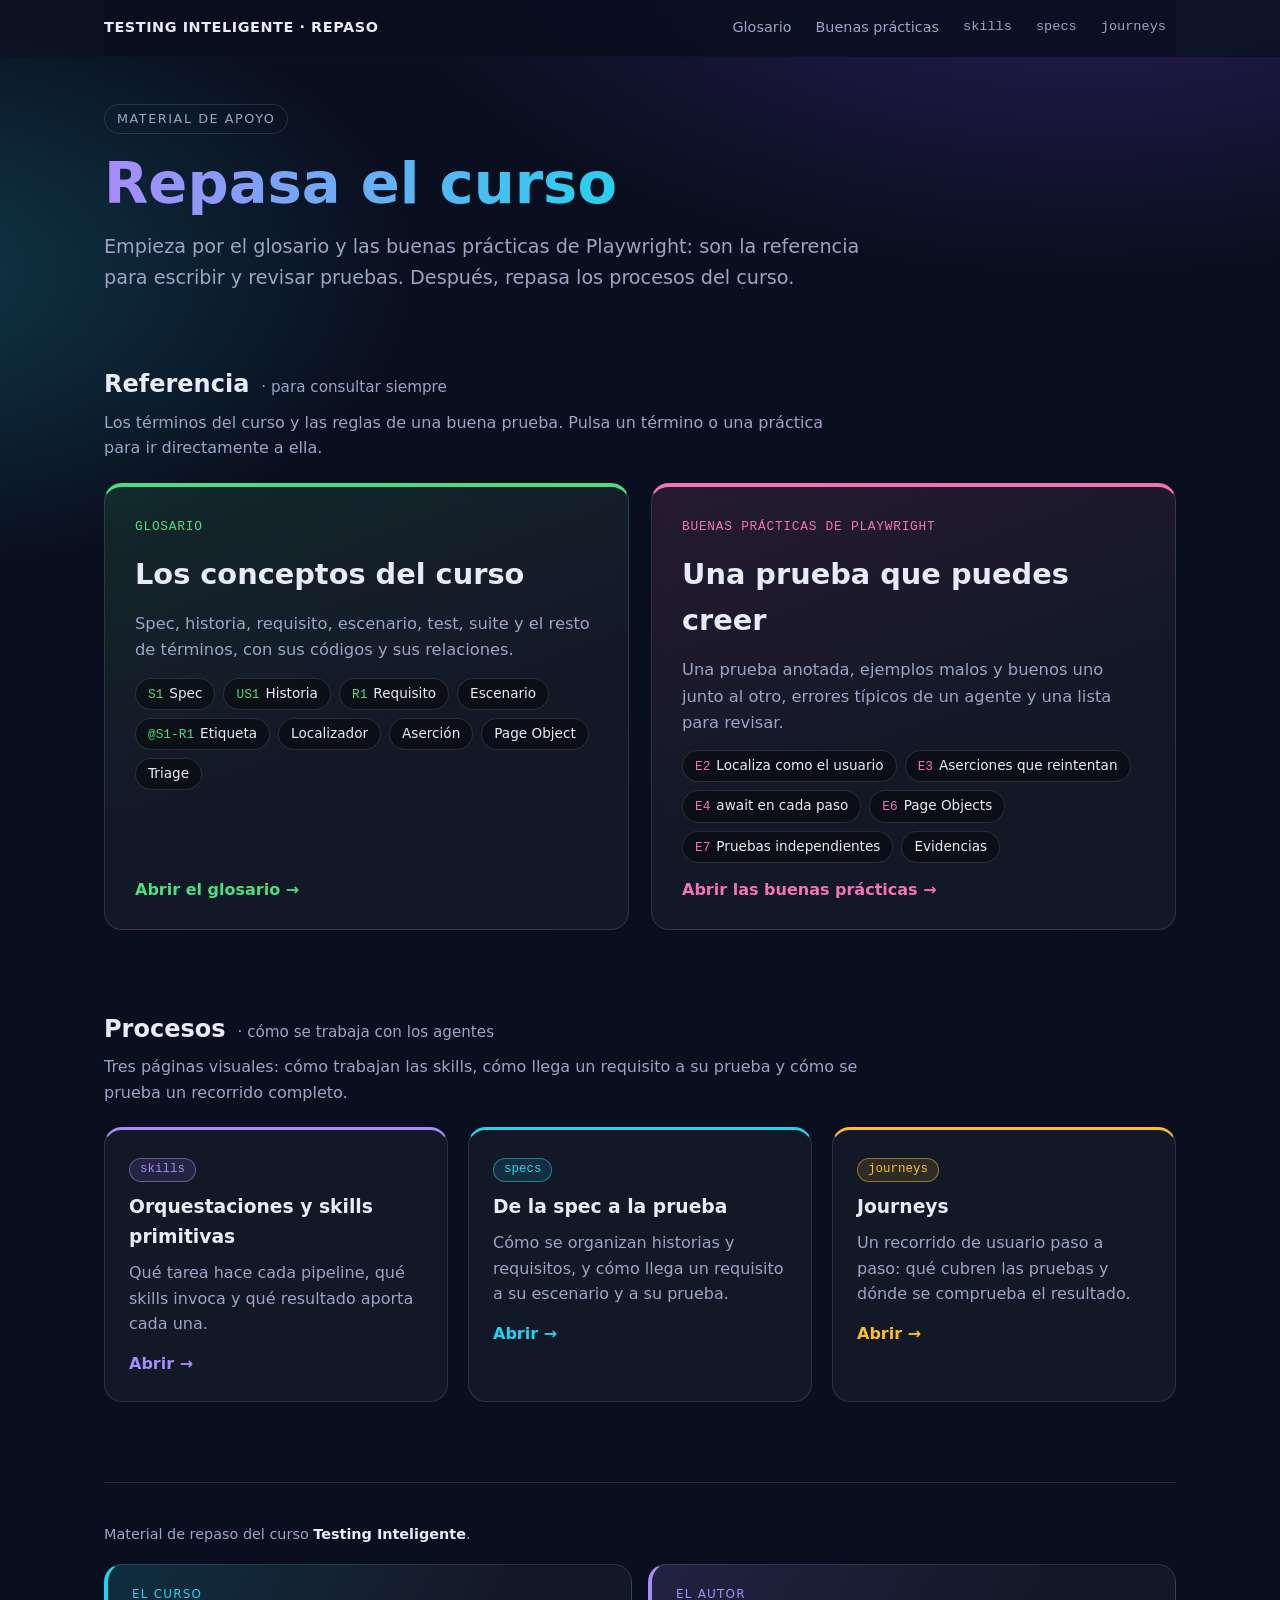
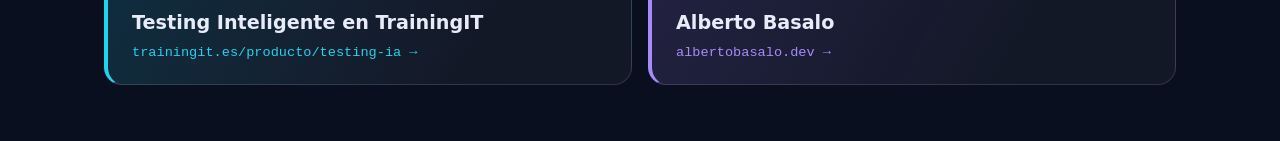
==== index.html @ b9af384c "Add study material for Testing Inteligente Static HTML pages: glossary, Playwright best practices an" ====
<!DOCTYPE html>
<html lang="es">
<head>
  <meta charset="utf-8">
  <meta name="viewport" content="width=device-width, initial-scale=1">
  <title>Material de repaso · Testing Inteligente</title>
  <meta name="description" content="Glosario, buenas prácticas de Playwright y páginas visuales para repasar los procesos del curso Testing Inteligente.">
  <link rel="stylesheet" href="assets/styles.css">
  <style>
    .section-title { display: flex; align-items: baseline; gap: 12px; font-size: 1.5rem; margin: 0 0 6px; }
    .section-title small { font-size: .95rem; font-weight: 400; color: var(--muted); }
    .section-intro { color: var(--muted); margin: 0 0 22px; max-width: 760px; }

    /* Referencia: glosario y buenas prácticas */
    .ref-grid { display: grid; grid-template-columns: repeat(auto-fit, minmax(380px, 1fr)); gap: 22px; }
    .ref { position: relative; border-top: 4px solid var(--accent); padding: 30px 30px 26px; display: flex; flex-direction: column; gap: 14px;
      background: linear-gradient(160deg, color-mix(in srgb, var(--accent) 12%, transparent), var(--panel) 55%); }
    .ref h2 { margin: 0; font-size: 1.8rem; }
    .ref h2 a { color: inherit; text-decoration: none; }
    .ref h2 a::after { content: ""; position: absolute; inset: 0; border-radius: var(--radius); }
    .ref p { margin: 0; color: var(--muted); font-size: 1.02rem; }
    .ref .kind { font-family: var(--mono); font-size: .8rem; color: var(--accent); letter-spacing: .06em; text-transform: uppercase; }
    .ref .chips { display: flex; flex-wrap: wrap; gap: 8px; position: relative; z-index: 1; }
    .ref .chips a { font-size: .85rem; text-decoration: none; color: var(--text); border: 1px solid var(--line); background: #0006;
      border-radius: 999px; padding: 4px 12px; transition: border-color .2s, background .2s; }
    .ref .chips a:hover { border-color: var(--accent); background: color-mix(in srgb, var(--accent) 18%, transparent); }
    .ref .chips code { background: none; padding: 0; color: var(--accent); margin-right: 6px; font-size: .8rem; }
    .ref .go { color: var(--accent); font-weight: 600; margin-top: auto; }
    .ref:hover { border-color: var(--accent); }

    /* Procesos */
    .topic { text-decoration: none; color: inherit; display: block; transition: transform .2s, border-color .2s; border-top: 3px solid var(--accent); }
    a.topic:hover { transform: translateY(-4px); border-color: var(--accent); }
    .tag { display: inline-block; font-family: var(--mono); font-size: .78rem; color: var(--accent); border: 1px solid color-mix(in srgb, var(--accent) 50%, transparent);
      background: color-mix(in srgb, var(--accent) 12%, transparent); border-radius: 999px; padding: 1px 10px; margin-bottom: 10px; }
    .topic .go { display: inline-block; margin-top: 14px; color: var(--accent); font-weight: 600; }
    .t-skills { --accent: var(--spec); } .t-specs { --accent: var(--test); } .t-journeys { --accent: var(--bugs); }
    .r-glossary { --accent: var(--ok); } .r-practices { --accent: #f472b6; }
  </style>
</head>
<body>
  <div class="wrap">
    <nav class="topbar">
      <a class="brand" href="index.html" aria-current="page">Testing Inteligente · Repaso</a>
      <span class="menu"><a href="glosario.html">Glosario</a><a href="practicas.html">Buenas prácticas</a><a href="orquestaciones.html" class="mono">skills</a><a href="trazabilidad.html" class="mono">specs</a><a href="journeys.html" class="mono">journeys</a></span>
    </nav>

    <header class="hero">
      <span class="eyebrow">Material de apoyo</span>
      <h1>Repasa el curso</h1>
      <p class="lead">Empieza por el glosario y las buenas prácticas de Playwright: son la referencia para escribir y revisar pruebas. Después, repasa los procesos del curso.</p>
    </header>

    <section>
      <h2 class="section-title">Referencia <small>· para consultar siempre</small></h2>
      <p class="section-intro">Los términos del curso y las reglas de una buena prueba. Pulsa un término o una práctica para ir directamente a ella.</p>
      <div class="ref-grid">
        <article class="card ref r-glossary">
          <span class="kind">Glosario</span>
          <h2><a href="glosario.html">Los conceptos del curso</a></h2>
          <p>Spec, historia, requisito, escenario, test, suite y el resto de términos, con sus códigos y sus relaciones.</p>
          <div class="chips">
            <a href="glosario.html#spec"><code>S1</code>Spec</a>
            <a href="glosario.html#story"><code>US1</code>Historia</a>
            <a href="glosario.html#req"><code>R1</code>Requisito</a>
            <a href="glosario.html#scenario">Escenario</a>
            <a href="glosario.html#tag"><code>@S1-R1</code>Etiqueta</a>
            <a href="glosario.html#locator">Localizador</a>
            <a href="glosario.html#assertion">Aserción</a>
            <a href="glosario.html#po">Page Object</a>
            <a href="glosario.html#triage">Triage</a>
          </div>
          <span class="go">Abrir el glosario →</span>
        </article>
        <article class="card ref r-practices">
          <span class="kind">Buenas prácticas de Playwright</span>
          <h2><a href="practicas.html">Una prueba que puedes creer</a></h2>
          <p>Una prueba anotada, ejemplos malos y buenos uno junto al otro, errores típicos de un agente y una lista para revisar.</p>
          <div class="chips">
            <a href="practicas.html#locators"><code>E2</code>Localiza como el usuario</a>
            <a href="practicas.html#web-first"><code>E3</code>Aserciones que reintentan</a>
            <a href="practicas.html#await"><code>E4</code>await en cada paso</a>
            <a href="practicas.html#page-objects"><code>E6</code>Page Objects</a>
            <a href="practicas.html#independent"><code>E7</code>Pruebas independientes</a>
            <a href="practicas.html#evidence">Evidencias</a>
          </div>
          <span class="go">Abrir las buenas prácticas →</span>
        </article>
      </div>
    </section>

    <section>
      <h2 class="section-title">Procesos <small>· cómo se trabaja con los agentes</small></h2>
      <p class="section-intro">Tres páginas visuales: cómo trabajan las skills, cómo llega un requisito a su prueba y cómo se prueba un recorrido completo.</p>
      <div class="grid grid-3">
        <a class="card topic t-skills" href="orquestaciones.html">
          <span class="tag">skills</span>
          <h3>Orquestaciones y skills primitivas</h3>
          <p>Qué tarea hace cada pipeline, qué skills invoca y qué resultado aporta cada una.</p>
          <span class="go">Abrir →</span>
        </a>
        <a class="card topic t-specs" href="trazabilidad.html">
          <span class="tag">specs</span>
          <h3>De la spec a la prueba</h3>
          <p>Cómo se organizan historias y requisitos, y cómo llega un requisito a su escenario y a su prueba.</p>
          <span class="go">Abrir →</span>
        </a>
        <a class="card topic t-journeys" href="journeys.html">
          <span class="tag">journeys</span>
          <h3>Journeys</h3>
          <p>Un recorrido de usuario paso a paso: qué cubren las pruebas y dónde se comprueba el resultado.</p>
          <span class="go">Abrir →</span>
        </a>
      </div>
    </section>

    <footer class="site-footer">
      <p class="f-note">Material de repaso del curso <b>Testing Inteligente</b>.</p>
      <div class="f-links">
        <a class="f-link f-course" href="https://www.trainingit.es/producto/testing-ia/">
          <span class="f-kind">El curso</span>
          <span class="f-title">Testing Inteligente en TrainingIT</span>
          <span class="f-url">trainingit.es/producto/testing-ia →</span>
        </a>
        <a class="f-link f-author" href="https://albertobasalo.dev">
          <span class="f-kind">El autor</span>
          <span class="f-title">Alberto Basalo</span>
          <span class="f-url">albertobasalo.dev →</span>
        </a>
      </div>
    </footer>
  </div>
</body>
</html>
---- assets/styles.css ----
/* Material de repaso · Testing Inteligente
   Estilo común para todas las páginas. */

:root {
  --bg: #0a0f1f;
  --bg-2: #111833;
  --panel: rgba(255, 255, 255, 0.04);
  --line: rgba(255, 255, 255, 0.12);
  --text: #e8ecf8;
  --muted: #9aa5c4;
  --spec: #a78bfa;   /* familia spec: construye */
  --test: #22d3ee;   /* familia test: prueba */
  --bugs: #fbbf24;   /* familia bugs: juzga */
  --gate: #fb7185;   /* pausa humana */
  --ok: #4ade80;
  --radius: 18px;
  --mono: ui-monospace, "Cascadia Code", "JetBrains Mono", Consolas, monospace;
  --sans: "Inter", "Segoe UI", system-ui, -apple-system, sans-serif;
}

* { box-sizing: border-box; }

html { scroll-behavior: smooth; }

body {
  margin: 0;
  font-family: var(--sans);
  color: var(--text);
  line-height: 1.6;
  background:
    radial-gradient(1px 1px at 12% 18%, #fff8 50%, transparent 51%),
    radial-gradient(1px 1px at 72% 9%, #fff6 50%, transparent 51%),
    radial-gradient(1.5px 1.5px at 38% 64%, #fff5 50%, transparent 51%),
    radial-gradient(1px 1px at 88% 52%, #fff7 50%, transparent 51%),
    radial-gradient(1px 1px at 22% 86%, #fff5 50%, transparent 51%),
    radial-gradient(1.5px 1.5px at 58% 32%, #fff4 50%, transparent 51%),
    radial-gradient(1200px 600px at 85% -10%, #2a1f5c 0%, transparent 60%),
    radial-gradient(900px 500px at -10% 30%, #0f3a4a 0%, transparent 60%),
    var(--bg);
  background-attachment: fixed;
  min-height: 100vh;
}

a { color: var(--test); }

code, .mono { font-family: var(--mono); font-size: 0.92em; }

code {
  background: rgba(255, 255, 255, 0.07);
  padding: 0.1em 0.4em;
  border-radius: 6px;
}

.wrap { max-width: 1120px; margin: 0 auto; padding: 0 24px; }

/* Barra superior: fija arriba en todas las páginas */
:root { --topbar-h: 56px; }
.topbar {
  position: sticky;
  top: 0;
  z-index: 20;
  height: var(--topbar-h);
  display: flex;
  justify-content: space-between;
  align-items: center;
  gap: 16px;
  font-size: 0.9rem;
  color: var(--muted);
  /* fondo a todo el ancho de la ventana, aunque la barra esté dentro de .wrap */
  background: rgba(10, 15, 31, 0.86);
  backdrop-filter: blur(10px);
  box-shadow: 0 0 0 100vmax rgba(10, 15, 31, 0.86), 0 1px 0 100vmax var(--line);
  clip-path: inset(0 -100vmax -1px);
}
.topbar a { color: var(--muted); text-decoration: none; white-space: nowrap; }
.topbar a:hover, .topbar a[aria-current="page"] { color: var(--text); }
.brand { font-weight: 700; letter-spacing: 0.04em; text-transform: uppercase; }
.menu { display: flex; gap: 4px; overflow-x: auto; scrollbar-width: none; }
.menu a { padding: 4px 10px; border-radius: 999px; }
.menu a:hover { background: var(--panel); }
.menu a[aria-current="page"] { background: rgba(255, 255, 255, 0.1); }
.menu a.mono { font-size: 0.85rem; }

/* Los saltos a un ancla no quedan debajo de la barra */
html { scroll-padding-top: calc(var(--topbar-h) + 16px); }

@media (max-width: 720px) {
  .brand { font-size: 0; }
  .brand::before { content: "← Inicio"; font-size: 0.85rem; letter-spacing: 0; text-transform: none; }
  .brand[aria-current="page"]::before { content: "Inicio"; }
}

/* Cabecera */
.hero { padding: 48px 0 32px; }
.eyebrow {
  display: inline-block;
  font-size: 0.8rem;
  letter-spacing: 0.12em;
  text-transform: uppercase;
  color: var(--muted);
  border: 1px solid var(--line);
  border-radius: 999px;
  padding: 4px 12px;
}
.hero h1 {
  font-size: clamp(2.2rem, 5vw, 3.6rem);
  line-height: 1.1;
  margin: 18px 0 16px;
  background: linear-gradient(90deg, var(--spec), var(--test) 50%, var(--bugs));
  -webkit-background-clip: text;
  background-clip: text;
  color: transparent;
}
.lead { font-size: 1.2rem; color: var(--muted); max-width: 760px; margin: 0; }

/* Secciones */
section { padding: 40px 0; }
section > h2 { font-size: 1.7rem; margin: 0 0 8px; }
section > .intro { color: var(--muted); max-width: 760px; margin: 0 0 28px; }

.grid { display: grid; gap: 20px; }
.grid-2 { grid-template-columns: repeat(auto-fit, minmax(280px, 1fr)); }
.grid-3 { grid-template-columns: repeat(auto-fit, minmax(240px, 1fr)); }

.card {
  background: var(--panel);
  border: 1px solid var(--line);
  border-radius: var(--radius);
  padding: 24px;
  backdrop-filter: blur(6px);
}
.card h3 { margin: 0 0 8px; }
.card p { margin: 0; color: var(--muted); }

/* Cita de cierre */
.quote {
  border-left: 4px solid var(--test);
  padding: 8px 0 8px 20px;
  font-size: 1.25rem;
  margin: 0;
}

/* Tablas */
table { width: 100%; border-collapse: collapse; }
th, td { text-align: left; padding: 12px 14px; border-bottom: 1px solid var(--line); }
th { color: var(--muted); font-weight: 600; font-size: 0.85rem; text-transform: uppercase; letter-spacing: 0.06em; }

footer {
  padding: 40px 0 60px;
  color: var(--muted);
  font-size: 0.9rem;
  border-top: 1px solid var(--line);
  margin-top: 40px;
}

/* Pie con enlaces destacados al curso y al autor */
.site-footer .f-note { margin: 0 0 18px; }
.site-footer .f-note b { color: var(--text); }
.f-links { display: grid; grid-template-columns: repeat(auto-fit, minmax(280px, 1fr)); gap: 16px; }
.f-link {
  display: flex; flex-direction: column; gap: 4px;
  padding: 20px 24px; border-radius: var(--radius); text-decoration: none; color: var(--text);
  border: 1px solid var(--line); border-left: 4px solid var(--accent);
  background: linear-gradient(120deg, color-mix(in srgb, var(--accent) 16%, transparent), var(--panel) 70%);
  transition: transform 0.2s, border-color 0.2s, box-shadow 0.2s;
}
.f-link:hover { transform: translateY(-3px); border-color: var(--accent); box-shadow: 0 8px 30px -12px var(--accent); }
.f-course { --accent: var(--test); }
.f-author { --accent: var(--spec); }
.f-kind { font-size: 0.75rem; letter-spacing: 0.1em; text-transform: uppercase; color: var(--accent); }
.f-title { font-size: 1.2rem; font-weight: 700; }
.f-url { font-family: var(--mono); font-size: 0.85rem; color: var(--accent); }

/* Animación de entrada */
.reveal { opacity: 0; transform: translateY(16px); transition: opacity 0.6s ease, transform 0.6s ease; }
.reveal.visible { opacity: 1; transform: none; }

@media (prefers-reduced-motion: reduce) {
  html { scroll-behavior: auto; }
  .reveal { opacity: 1; transform: none; transition: none; }
  *, *::before, *::after { animation: none !important; transition: none !important; }
}
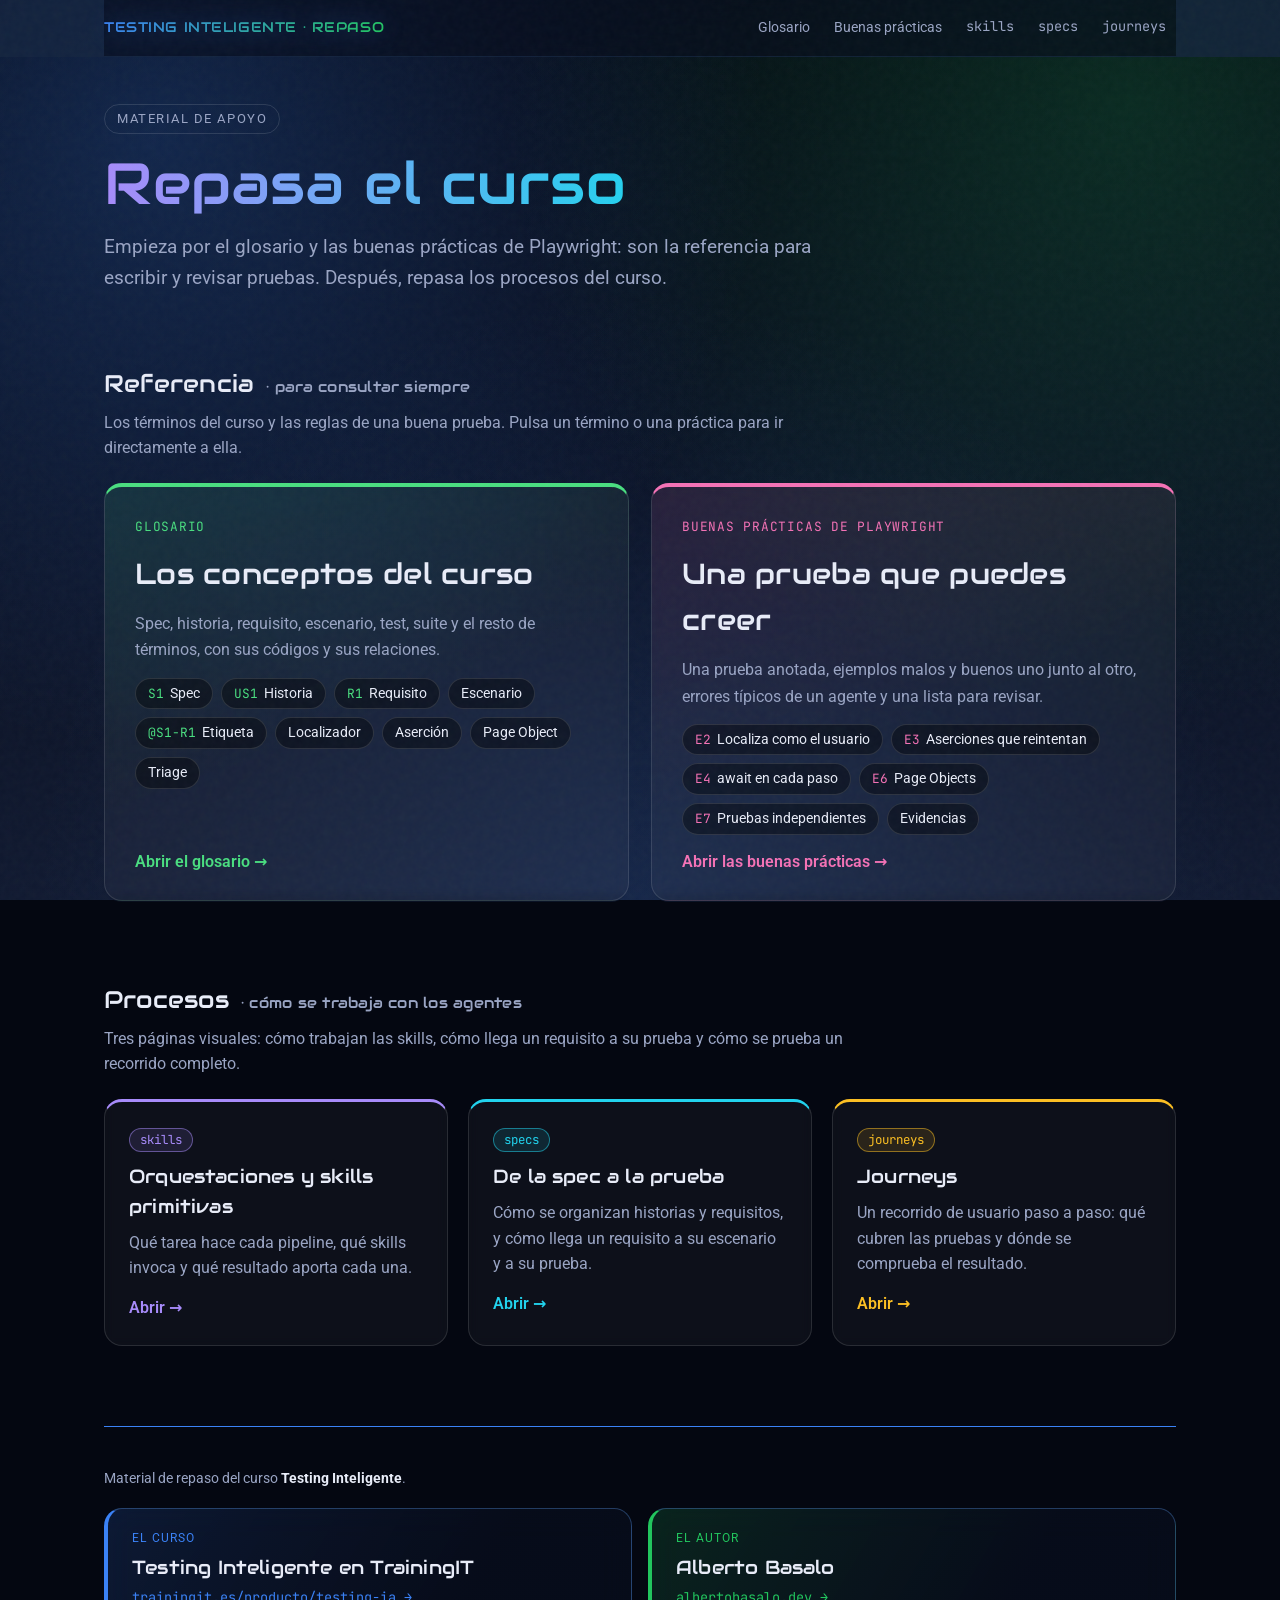
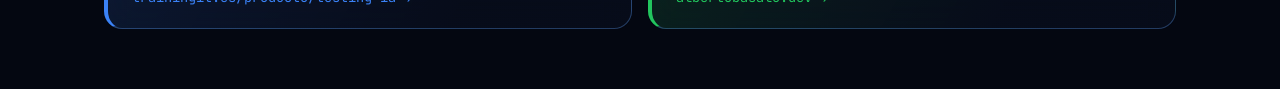
==== commit 9bd9422f: "refactor: share header, footer and helpers via site.js - Add <site-header> and <site-footer> custom " ====
--- a/index.html
+++ b/index.html
@@ -6,44 +6,12 @@
   <title>Material de repaso · Testing Inteligente</title>
   <meta name="description" content="Glosario, buenas prácticas de Playwright y páginas visuales para repasar los procesos del curso Testing Inteligente.">
   <link rel="stylesheet" href="assets/styles.css">
-  <style>
-    .section-title { display: flex; align-items: baseline; gap: 12px; font-size: 1.5rem; margin: 0 0 6px; }
-    .section-title small { font-size: .95rem; font-weight: 400; color: var(--muted); }
-    .section-intro { color: var(--muted); margin: 0 0 22px; max-width: 760px; }
-
-    /* Referencia: glosario y buenas prácticas */
-    .ref-grid { display: grid; grid-template-columns: repeat(auto-fit, minmax(380px, 1fr)); gap: 22px; }
-    .ref { position: relative; border-top: 4px solid var(--accent); padding: 30px 30px 26px; display: flex; flex-direction: column; gap: 14px;
-      background: linear-gradient(160deg, color-mix(in srgb, var(--accent) 12%, transparent), var(--panel) 55%); }
-    .ref h2 { margin: 0; font-size: 1.8rem; }
-    .ref h2 a { color: inherit; text-decoration: none; }
-    .ref h2 a::after { content: ""; position: absolute; inset: 0; border-radius: var(--radius); }
-    .ref p { margin: 0; color: var(--muted); font-size: 1.02rem; }
-    .ref .kind { font-family: var(--mono); font-size: .8rem; color: var(--accent); letter-spacing: .06em; text-transform: uppercase; }
-    .ref .chips { display: flex; flex-wrap: wrap; gap: 8px; position: relative; z-index: 1; }
-    .ref .chips a { font-size: .85rem; text-decoration: none; color: var(--text); border: 1px solid var(--line); background: #0006;
-      border-radius: 999px; padding: 4px 12px; transition: border-color .2s, background .2s; }
-    .ref .chips a:hover { border-color: var(--accent); background: color-mix(in srgb, var(--accent) 18%, transparent); }
-    .ref .chips code { background: none; padding: 0; color: var(--accent); margin-right: 6px; font-size: .8rem; }
-    .ref .go { color: var(--accent); font-weight: 600; margin-top: auto; }
-    .ref:hover { border-color: var(--accent); }
-
-    /* Procesos */
-    .topic { text-decoration: none; color: inherit; display: block; transition: transform .2s, border-color .2s; border-top: 3px solid var(--accent); }
-    a.topic:hover { transform: translateY(-4px); border-color: var(--accent); }
-    .tag { display: inline-block; font-family: var(--mono); font-size: .78rem; color: var(--accent); border: 1px solid color-mix(in srgb, var(--accent) 50%, transparent);
-      background: color-mix(in srgb, var(--accent) 12%, transparent); border-radius: 999px; padding: 1px 10px; margin-bottom: 10px; }
-    .topic .go { display: inline-block; margin-top: 14px; color: var(--accent); font-weight: 600; }
-    .t-skills { --accent: var(--spec); } .t-specs { --accent: var(--test); } .t-journeys { --accent: var(--bugs); }
-    .r-glossary { --accent: var(--ok); } .r-practices { --accent: #f472b6; }
-  </style>
+  <link rel="stylesheet" href="assets/index.css">
+  <script src="assets/site.js"></script>
 </head>
 <body>
   <div class="wrap">
-    <nav class="topbar">
-      <a class="brand" href="index.html" aria-current="page">Testing Inteligente · Repaso</a>
-      <span class="menu"><a href="glosario.html">Glosario</a><a href="practicas.html">Buenas prácticas</a><a href="orquestaciones.html" class="mono">skills</a><a href="trazabilidad.html" class="mono">specs</a><a href="journeys.html" class="mono">journeys</a></span>
-    </nav>
+    <site-header></site-header>
 
     <header class="hero">
       <span class="eyebrow">Material de apoyo</span>
@@ -114,21 +82,7 @@
       </div>
     </section>
 
-    <footer class="site-footer">
-      <p class="f-note">Material de repaso del curso <b>Testing Inteligente</b>.</p>
-      <div class="f-links">
-        <a class="f-link f-course" href="https://www.trainingit.es/producto/testing-ia/">
-          <span class="f-kind">El curso</span>
-          <span class="f-title">Testing Inteligente en TrainingIT</span>
-          <span class="f-url">trainingit.es/producto/testing-ia →</span>
-        </a>
-        <a class="f-link f-author" href="https://albertobasalo.dev">
-          <span class="f-kind">El autor</span>
-          <span class="f-title">Alberto Basalo</span>
-          <span class="f-url">albertobasalo.dev →</span>
-        </a>
-      </div>
-    </footer>
+    <site-footer></site-footer>
   </div>
 </body>
 </html>
--- a/assets/styles.css
+++ b/assets/styles.css
@@ -1,9 +1,12 @@
 /* Material de repaso · Testing Inteligente
-   Estilo común para todas las páginas. */
+   Estilo común para todas las páginas.
+   Tipografía y fondo alineados con albertobasalo.dev (tema oscuro). */
+
+@import url("https://fonts.googleapis.com/css2?family=Roboto:wght@300;400;500;600;700&family=Audiowide&family=JetBrains+Mono:wght@400;500;700&display=swap");
 
 :root {
-  --bg: #0a0f1f;
-  --bg-2: #111833;
+  --bg: #040711;
+  --bg-2: #111a31;
   --panel: rgba(255, 255, 255, 0.04);
   --line: rgba(255, 255, 255, 0.12);
   --text: #e8ecf8;
@@ -14,8 +17,22 @@
   --gate: #fb7185;   /* pausa humana */
   --ok: #4ade80;
   --radius: 18px;
-  --mono: ui-monospace, "Cascadia Code", "JetBrains Mono", Consolas, monospace;
-  --sans: "Inter", "Segoe UI", system-ui, -apple-system, sans-serif;
+  --mono: "JetBrains Mono", ui-monospace, "Cascadia Code", Consolas, monospace;
+  --sans: "Roboto", system-ui, "Segoe UI", sans-serif;
+  --display: "Audiowide", "Roboto", sans-serif;
+  /* Acentos de albertobasalo.dev: solo para barra superior y pie */
+  --ab-primary: #3b82f6;
+  --ab-accent: #22c55e;
+  --ab-gradient: linear-gradient(130deg, #3b82f6 0%, #22c55e 100%);
+  --ab-glass: rgba(9, 15, 31, 0.64);
+  --ab-glass-border: rgba(96, 165, 250, 0.32);
+  --ab-glow: rgba(59, 130, 246, 0.4);
+  /* Fondo "mesh" de albertobasalo.dev */
+  --mesh-dark:
+    radial-gradient(circle at 12% 15%, #3b82f63d, transparent 45%),
+    radial-gradient(circle at 88% 12%, #22c55e2e, transparent 45%),
+    radial-gradient(circle at 50% 100%, #3b82f61f, transparent 55%),
+    linear-gradient(180deg, #040711 0%, #090f1f 45%, #111a31 100%);
 }
 
 * { box-sizing: border-box; }
@@ -27,18 +44,28 @@
   font-family: var(--sans);
   color: var(--text);
   line-height: 1.6;
-  background:
-    radial-gradient(1px 1px at 12% 18%, #fff8 50%, transparent 51%),
-    radial-gradient(1px 1px at 72% 9%, #fff6 50%, transparent 51%),
-    radial-gradient(1.5px 1.5px at 38% 64%, #fff5 50%, transparent 51%),
-    radial-gradient(1px 1px at 88% 52%, #fff7 50%, transparent 51%),
-    radial-gradient(1px 1px at 22% 86%, #fff5 50%, transparent 51%),
-    radial-gradient(1.5px 1.5px at 58% 32%, #fff4 50%, transparent 51%),
-    radial-gradient(1200px 600px at 85% -10%, #2a1f5c 0%, transparent 60%),
-    radial-gradient(900px 500px at -10% 30%, #0f3a4a 0%, transparent 60%),
-    var(--bg);
+  -webkit-font-smoothing: antialiased;
+  background: var(--mesh-dark), var(--bg);
   background-attachment: fixed;
   min-height: 100vh;
+}
+
+/* Grano de ruido muy suave sobre todo el fondo */
+body::before {
+  content: "";
+  position: fixed;
+  inset: 0;
+  z-index: 9999;
+  pointer-events: none;
+  opacity: 0.03;
+  background-image: url("data:image/svg+xml,%3Csvg viewBox=%270 0 200 200%27 xmlns=%27http://www.w3.org/2000/svg%27%3E%3Cfilter id=%27n%27%3E%3CfeTurbulence type=%27fractalNoise%27 baseFrequency=%270.65%27 numOctaves=%273%27 stitchTiles=%27stitch%27/%3E%3C/filter%3E%3Crect width=%27100%25%27 height=%27100%25%27 filter=%27url(%23n)%27/%3E%3C/svg%3E");
+}
+
+/* Títulos con la fuente display */
+h1, h2, h3, h4, .brand, .f-title {
+  font-family: var(--display);
+  font-weight: 400;
+  letter-spacing: 0.01em;
 }
 
 a { color: var(--test); }
@@ -52,6 +79,10 @@
 }
 
 .wrap { max-width: 1120px; margin: 0 auto; padding: 0 24px; }
+
+/* <site-header> y <site-footer> (assets/site.js) no crean caja propia:
+   así la barra sticky y el pie se comportan como si estuvieran directamente en .wrap */
+site-header, site-footer { display: contents; }
 
 /* Barra superior: fija arriba en todas las páginas */
 :root { --topbar-h: 56px; }
@@ -67,14 +98,23 @@
   font-size: 0.9rem;
   color: var(--muted);
   /* fondo a todo el ancho de la ventana, aunque la barra esté dentro de .wrap */
-  background: rgba(10, 15, 31, 0.86);
-  backdrop-filter: blur(10px);
-  box-shadow: 0 0 0 100vmax rgba(10, 15, 31, 0.86), 0 1px 0 100vmax var(--line);
+  background: var(--ab-glass);
+  backdrop-filter: blur(16px);
+  box-shadow: 0 0 0 100vmax var(--ab-glass), 0 1px 0 100vmax var(--ab-glass-border);
   clip-path: inset(0 -100vmax -1px);
 }
 .topbar a { color: var(--muted); text-decoration: none; white-space: nowrap; }
 .topbar a:hover, .topbar a[aria-current="page"] { color: var(--text); }
-.brand { font-weight: 700; letter-spacing: 0.04em; text-transform: uppercase; }
+.topbar .brand {
+  letter-spacing: 0.04em;
+  text-transform: uppercase;
+  /* Logo con degradado y brillo, como en albertobasalo.dev */
+  background: var(--ab-gradient);
+  -webkit-background-clip: text;
+  background-clip: text;
+  -webkit-text-fill-color: transparent;
+  filter: drop-shadow(0 0 12px var(--ab-glow));
+}
 .menu { display: flex; gap: 4px; overflow-x: auto; scrollbar-width: none; }
 .menu a { padding: 4px 10px; border-radius: 999px; }
 .menu a:hover { background: var(--panel); }
@@ -149,7 +189,7 @@
   padding: 40px 0 60px;
   color: var(--muted);
   font-size: 0.9rem;
-  border-top: 1px solid var(--line);
+  border-top: 1px solid var(--ab-primary);
   margin-top: 40px;
 }
 
@@ -160,15 +200,16 @@
 .f-link {
   display: flex; flex-direction: column; gap: 4px;
   padding: 20px 24px; border-radius: var(--radius); text-decoration: none; color: var(--text);
-  border: 1px solid var(--line); border-left: 4px solid var(--accent);
-  background: linear-gradient(120deg, color-mix(in srgb, var(--accent) 16%, transparent), var(--panel) 70%);
+  border: 1px solid var(--ab-glass-border); border-left: 4px solid var(--accent);
+  background: linear-gradient(120deg, color-mix(in srgb, var(--accent) 16%, transparent), var(--ab-glass) 70%);
+  backdrop-filter: blur(16px);
   transition: transform 0.2s, border-color 0.2s, box-shadow 0.2s;
 }
 .f-link:hover { transform: translateY(-3px); border-color: var(--accent); box-shadow: 0 8px 30px -12px var(--accent); }
-.f-course { --accent: var(--test); }
-.f-author { --accent: var(--spec); }
+.f-course { --accent: var(--ab-primary); }
+.f-author { --accent: var(--ab-accent); }
 .f-kind { font-size: 0.75rem; letter-spacing: 0.1em; text-transform: uppercase; color: var(--accent); }
-.f-title { font-size: 1.2rem; font-weight: 700; }
+.f-title { font-size: 1.2rem; }
 .f-url { font-family: var(--mono); font-size: 0.85rem; color: var(--accent); }
 
 /* Animación de entrada */
--- a/assets/index.css
+++ b/assets/index.css
@@ -0,0 +1,31 @@
+/* Portada: tarjetas de referencia y temas */
+
+.section-title { display: flex; align-items: baseline; gap: 12px; font-size: 1.5rem; margin: 0 0 6px; }
+.section-title small { font-size: .95rem; font-weight: 400; color: var(--muted); }
+.section-intro { color: var(--muted); margin: 0 0 22px; max-width: 760px; }
+
+/* Referencia: glosario y buenas prácticas */
+.ref-grid { display: grid; grid-template-columns: repeat(auto-fit, minmax(380px, 1fr)); gap: 22px; }
+.ref { position: relative; border-top: 4px solid var(--accent); padding: 30px 30px 26px; display: flex; flex-direction: column; gap: 14px;
+  background: linear-gradient(160deg, color-mix(in srgb, var(--accent) 12%, transparent), var(--panel) 55%); }
+.ref h2 { margin: 0; font-size: 1.8rem; }
+.ref h2 a { color: inherit; text-decoration: none; }
+.ref h2 a::after { content: ""; position: absolute; inset: 0; border-radius: var(--radius); }
+.ref p { margin: 0; color: var(--muted); font-size: 1.02rem; }
+.ref .kind { font-family: var(--mono); font-size: .8rem; color: var(--accent); letter-spacing: .06em; text-transform: uppercase; }
+.ref .chips { display: flex; flex-wrap: wrap; gap: 8px; position: relative; z-index: 1; }
+.ref .chips a { font-size: .85rem; text-decoration: none; color: var(--text); border: 1px solid var(--line); background: #0006;
+  border-radius: 999px; padding: 4px 12px; transition: border-color .2s, background .2s; }
+.ref .chips a:hover { border-color: var(--accent); background: color-mix(in srgb, var(--accent) 18%, transparent); }
+.ref .chips code { background: none; padding: 0; color: var(--accent); margin-right: 6px; font-size: .8rem; }
+.ref .go { color: var(--accent); font-weight: 600; margin-top: auto; }
+.ref:hover { border-color: var(--accent); }
+
+/* Procesos */
+.topic { text-decoration: none; color: inherit; display: block; transition: transform .2s, border-color .2s; border-top: 3px solid var(--accent); }
+a.topic:hover { transform: translateY(-4px); border-color: var(--accent); }
+.tag { display: inline-block; font-family: var(--mono); font-size: .78rem; color: var(--accent); border: 1px solid color-mix(in srgb, var(--accent) 50%, transparent);
+  background: color-mix(in srgb, var(--accent) 12%, transparent); border-radius: 999px; padding: 1px 10px; margin-bottom: 10px; }
+.topic .go { display: inline-block; margin-top: 14px; color: var(--accent); font-weight: 600; }
+.t-skills { --accent: var(--spec); } .t-specs { --accent: var(--test); } .t-journeys { --accent: var(--bugs); }
+.r-glossary { --accent: var(--ok); } .r-practices { --accent: #f472b6; }
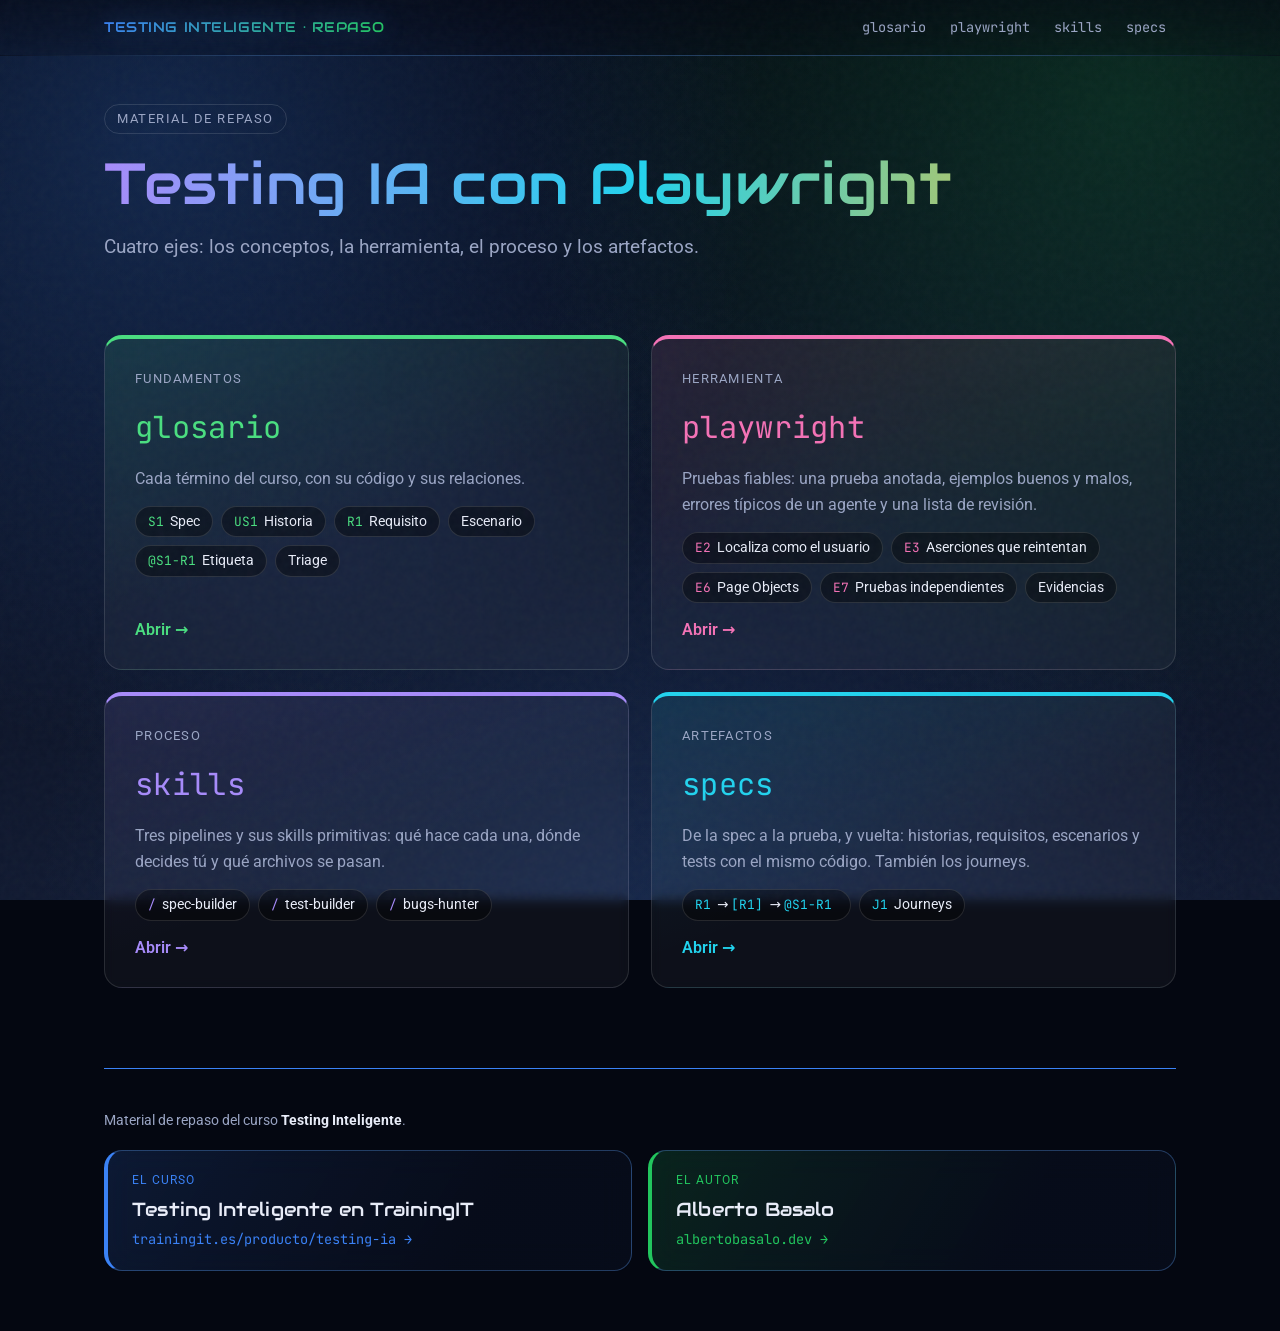
==== commit 97acb6c9: "feat: reorganize site into four axes - glosario (fundamentals), playwright (tool), skills (process)," ====
--- a/index.html
+++ b/index.html
@@ -4,7 +4,9 @@
   <meta charset="utf-8">
   <meta name="viewport" content="width=device-width, initial-scale=1">
   <title>Material de repaso · Testing Inteligente</title>
-  <meta name="description" content="Glosario, buenas prácticas de Playwright y páginas visuales para repasar los procesos del curso Testing Inteligente.">
+  <meta name="description" content="Repaso del curso Testing Inteligente en cuatro ejes: glosario, Playwright, skills y specs.">
+  <link rel="icon" type="image/png" href="assets/logo.png">
+  <link rel="apple-touch-icon" href="assets/logo.png">
   <link rel="stylesheet" href="assets/styles.css">
   <link rel="stylesheet" href="assets/index.css">
   <script src="assets/site.js"></script>
@@ -14,71 +16,64 @@
     <site-header></site-header>
 
     <header class="hero">
-      <span class="eyebrow">Material de apoyo</span>
-      <h1>Repasa el curso</h1>
-      <p class="lead">Empieza por el glosario y las buenas prácticas de Playwright: son la referencia para escribir y revisar pruebas. Después, repasa los procesos del curso.</p>
+      <span class="eyebrow">Material de repaso</span>
+      <h1>Testing IA con Playwright</h1>
+      <p class="lead">Cuatro ejes: los conceptos, la herramienta, el proceso y los artefactos.</p>
     </header>
 
     <section>
-      <h2 class="section-title">Referencia <small>· para consultar siempre</small></h2>
-      <p class="section-intro">Los términos del curso y las reglas de una buena prueba. Pulsa un término o una práctica para ir directamente a ella.</p>
-      <div class="ref-grid">
+      <div class="axes">
         <article class="card ref r-glossary">
-          <span class="kind">Glosario</span>
-          <h2><a href="glosario.html">Los conceptos del curso</a></h2>
-          <p>Spec, historia, requisito, escenario, test, suite y el resto de términos, con sus códigos y sus relaciones.</p>
+          <span class="kind">Fundamentos</span>
+          <h2><a href="glosario.html">glosario</a></h2>
+          <p>Cada término del curso, con su código y sus relaciones.</p>
           <div class="chips">
             <a href="glosario.html#spec"><code>S1</code>Spec</a>
             <a href="glosario.html#story"><code>US1</code>Historia</a>
             <a href="glosario.html#req"><code>R1</code>Requisito</a>
             <a href="glosario.html#scenario">Escenario</a>
             <a href="glosario.html#tag"><code>@S1-R1</code>Etiqueta</a>
-            <a href="glosario.html#locator">Localizador</a>
-            <a href="glosario.html#assertion">Aserción</a>
-            <a href="glosario.html#po">Page Object</a>
             <a href="glosario.html#triage">Triage</a>
           </div>
-          <span class="go">Abrir el glosario →</span>
+          <span class="go">Abrir →</span>
         </article>
-        <article class="card ref r-practices">
-          <span class="kind">Buenas prácticas de Playwright</span>
-          <h2><a href="practicas.html">Una prueba que puedes creer</a></h2>
-          <p>Una prueba anotada, ejemplos malos y buenos uno junto al otro, errores típicos de un agente y una lista para revisar.</p>
+
+        <article class="card ref r-playwright">
+          <span class="kind">Herramienta</span>
+          <h2><a href="playwright.html">playwright</a></h2>
+          <p>Pruebas fiables: una prueba anotada, ejemplos buenos y malos, errores típicos de un agente y una lista de revisión.</p>
           <div class="chips">
-            <a href="practicas.html#locators"><code>E2</code>Localiza como el usuario</a>
-            <a href="practicas.html#web-first"><code>E3</code>Aserciones que reintentan</a>
-            <a href="practicas.html#await"><code>E4</code>await en cada paso</a>
-            <a href="practicas.html#page-objects"><code>E6</code>Page Objects</a>
-            <a href="practicas.html#independent"><code>E7</code>Pruebas independientes</a>
-            <a href="practicas.html#evidence">Evidencias</a>
+            <a href="playwright.html#locators"><code>E2</code>Localiza como el usuario</a>
+            <a href="playwright.html#web-first"><code>E3</code>Aserciones que reintentan</a>
+            <a href="playwright.html#page-objects"><code>E6</code>Page Objects</a>
+            <a href="playwright.html#independent"><code>E7</code>Pruebas independientes</a>
+            <a href="playwright.html#evidence">Evidencias</a>
           </div>
-          <span class="go">Abrir las buenas prácticas →</span>
+          <span class="go">Abrir →</span>
         </article>
-      </div>
-    </section>
 
-    <section>
-      <h2 class="section-title">Procesos <small>· cómo se trabaja con los agentes</small></h2>
-      <p class="section-intro">Tres páginas visuales: cómo trabajan las skills, cómo llega un requisito a su prueba y cómo se prueba un recorrido completo.</p>
-      <div class="grid grid-3">
-        <a class="card topic t-skills" href="orquestaciones.html">
-          <span class="tag">skills</span>
-          <h3>Orquestaciones y skills primitivas</h3>
-          <p>Qué tarea hace cada pipeline, qué skills invoca y qué resultado aporta cada una.</p>
+        <article class="card ref r-skills">
+          <span class="kind">Proceso</span>
+          <h2><a href="skills.html">skills</a></h2>
+          <p>Tres pipelines y sus skills primitivas: qué hace cada una, dónde decides tú y qué archivos se pasan.</p>
+          <div class="chips">
+            <a href="skills.html#spec-builder"><code>/</code>spec-builder</a>
+            <a href="skills.html#test-builder"><code>/</code>test-builder</a>
+            <a href="skills.html#bugs-hunter"><code>/</code>bugs-hunter</a>
+          </div>
           <span class="go">Abrir →</span>
-        </a>
-        <a class="card topic t-specs" href="trazabilidad.html">
-          <span class="tag">specs</span>
-          <h3>De la spec a la prueba</h3>
-          <p>Cómo se organizan historias y requisitos, y cómo llega un requisito a su escenario y a su prueba.</p>
+        </article>
+
+        <article class="card ref r-specs">
+          <span class="kind">Artefactos</span>
+          <h2><a href="specs.html">specs</a></h2>
+          <p>De la spec a la prueba, y vuelta: historias, requisitos, escenarios y tests con el mismo código. También los journeys.</p>
+          <div class="chips">
+            <a href="specs.html"><code>R1</code>→ <code>[R1]</code>→ <code>@S1-R1</code></a>
+            <a href="specs.html#journeys"><code>J1</code>Journeys</a>
+          </div>
           <span class="go">Abrir →</span>
-        </a>
-        <a class="card topic t-journeys" href="journeys.html">
-          <span class="tag">journeys</span>
-          <h3>Journeys</h3>
-          <p>Un recorrido de usuario paso a paso: qué cubren las pruebas y dónde se comprueba el resultado.</p>
-          <span class="go">Abrir →</span>
-        </a>
+        </article>
       </div>
     </section>
 
--- a/assets/styles.css
+++ b/assets/styles.css
@@ -37,7 +37,7 @@
 
 * { box-sizing: border-box; }
 
-html { scroll-behavior: smooth; }
+html { scroll-behavior: smooth; overflow-x: clip; } /* clip: el fondo de la barra (100vw) no crea scroll horizontal */
 
 body {
   margin: 0;
@@ -97,11 +97,23 @@
   gap: 16px;
   font-size: 0.9rem;
   color: var(--muted);
-  /* fondo a todo el ancho de la ventana, aunque la barra esté dentro de .wrap */
-  background: var(--ab-glass);
-  backdrop-filter: blur(16px);
-  box-shadow: 0 0 0 100vmax var(--ab-glass), 0 1px 0 100vmax var(--ab-glass-border);
-  clip-path: inset(0 -100vmax -1px);
+}
+/* Fondo de cristal a todo el ancho de la ventana, aunque la barra esté dentro de .wrap.
+   Un único pseudo-elemento: el desenfoque cubre todo el ancho (sin recorte en el centro). */
+.topbar::before {
+  content: "";
+  position: absolute;
+  inset: 0;
+  left: 50%;
+  width: 100vw;
+  transform: translateX(-50%);
+  z-index: -1;
+  background: linear-gradient(180deg, rgba(4, 7, 17, 0.55), rgba(4, 7, 17, 0.25));
+  backdrop-filter: blur(14px);
+  -webkit-backdrop-filter: blur(14px);
+  /* línea inferior suave que se desvanece hacia los lados */
+  border-bottom: 1px solid transparent;
+  border-image: linear-gradient(90deg, transparent, var(--ab-glass-border) 20%, var(--ab-glass-border) 80%, transparent) 1;
 }
 .topbar a { color: var(--muted); text-decoration: none; white-space: nowrap; }
 .topbar a:hover, .topbar a[aria-current="page"] { color: var(--text); }
--- a/assets/index.css
+++ b/assets/index.css
@@ -1,31 +1,25 @@
-/* Portada: tarjetas de referencia y temas */
+/* Portada: cuatro ejes (fundamentos, herramienta, proceso, artefactos) */
 
-.section-title { display: flex; align-items: baseline; gap: 12px; font-size: 1.5rem; margin: 0 0 6px; }
-.section-title small { font-size: .95rem; font-weight: 400; color: var(--muted); }
-.section-intro { color: var(--muted); margin: 0 0 22px; max-width: 760px; }
+.axes { display: grid; grid-template-columns: repeat(auto-fit, minmax(380px, 1fr)); gap: 22px; }
+@media (max-width: 480px) { .axes { grid-template-columns: 1fr; } }
 
-/* Referencia: glosario y buenas prácticas */
-.ref-grid { display: grid; grid-template-columns: repeat(auto-fit, minmax(380px, 1fr)); gap: 22px; }
 .ref { position: relative; border-top: 4px solid var(--accent); padding: 30px 30px 26px; display: flex; flex-direction: column; gap: 14px;
-  background: linear-gradient(160deg, color-mix(in srgb, var(--accent) 12%, transparent), var(--panel) 55%); }
-.ref h2 { margin: 0; font-size: 1.8rem; }
+  background: linear-gradient(160deg, color-mix(in srgb, var(--accent) 12%, transparent), var(--panel) 55%);
+  transition: transform .2s, border-color .2s; }
+.ref h2 { margin: 0; font-family: var(--mono); font-size: 1.9rem; color: var(--accent); }
 .ref h2 a { color: inherit; text-decoration: none; }
 .ref h2 a::after { content: ""; position: absolute; inset: 0; border-radius: var(--radius); }
 .ref p { margin: 0; color: var(--muted); font-size: 1.02rem; }
-.ref .kind { font-family: var(--mono); font-size: .8rem; color: var(--accent); letter-spacing: .06em; text-transform: uppercase; }
+.ref .kind { font-size: .8rem; color: var(--muted); letter-spacing: .1em; text-transform: uppercase; }
 .ref .chips { display: flex; flex-wrap: wrap; gap: 8px; position: relative; z-index: 1; }
 .ref .chips a { font-size: .85rem; text-decoration: none; color: var(--text); border: 1px solid var(--line); background: #0006;
   border-radius: 999px; padding: 4px 12px; transition: border-color .2s, background .2s; }
 .ref .chips a:hover { border-color: var(--accent); background: color-mix(in srgb, var(--accent) 18%, transparent); }
 .ref .chips code { background: none; padding: 0; color: var(--accent); margin-right: 6px; font-size: .8rem; }
 .ref .go { color: var(--accent); font-weight: 600; margin-top: auto; }
-.ref:hover { border-color: var(--accent); }
+.ref:hover { border-color: var(--accent); transform: translateY(-3px); }
 
-/* Procesos */
-.topic { text-decoration: none; color: inherit; display: block; transition: transform .2s, border-color .2s; border-top: 3px solid var(--accent); }
-a.topic:hover { transform: translateY(-4px); border-color: var(--accent); }
-.tag { display: inline-block; font-family: var(--mono); font-size: .78rem; color: var(--accent); border: 1px solid color-mix(in srgb, var(--accent) 50%, transparent);
-  background: color-mix(in srgb, var(--accent) 12%, transparent); border-radius: 999px; padding: 1px 10px; margin-bottom: 10px; }
-.topic .go { display: inline-block; margin-top: 14px; color: var(--accent); font-weight: 600; }
-.t-skills { --accent: var(--spec); } .t-specs { --accent: var(--test); } .t-journeys { --accent: var(--bugs); }
-.r-glossary { --accent: var(--ok); } .r-practices { --accent: #f472b6; }
+.r-glossary { --accent: var(--ok); }
+.r-playwright { --accent: #f472b6; }
+.r-skills { --accent: var(--spec); }
+.r-specs { --accent: var(--test); }
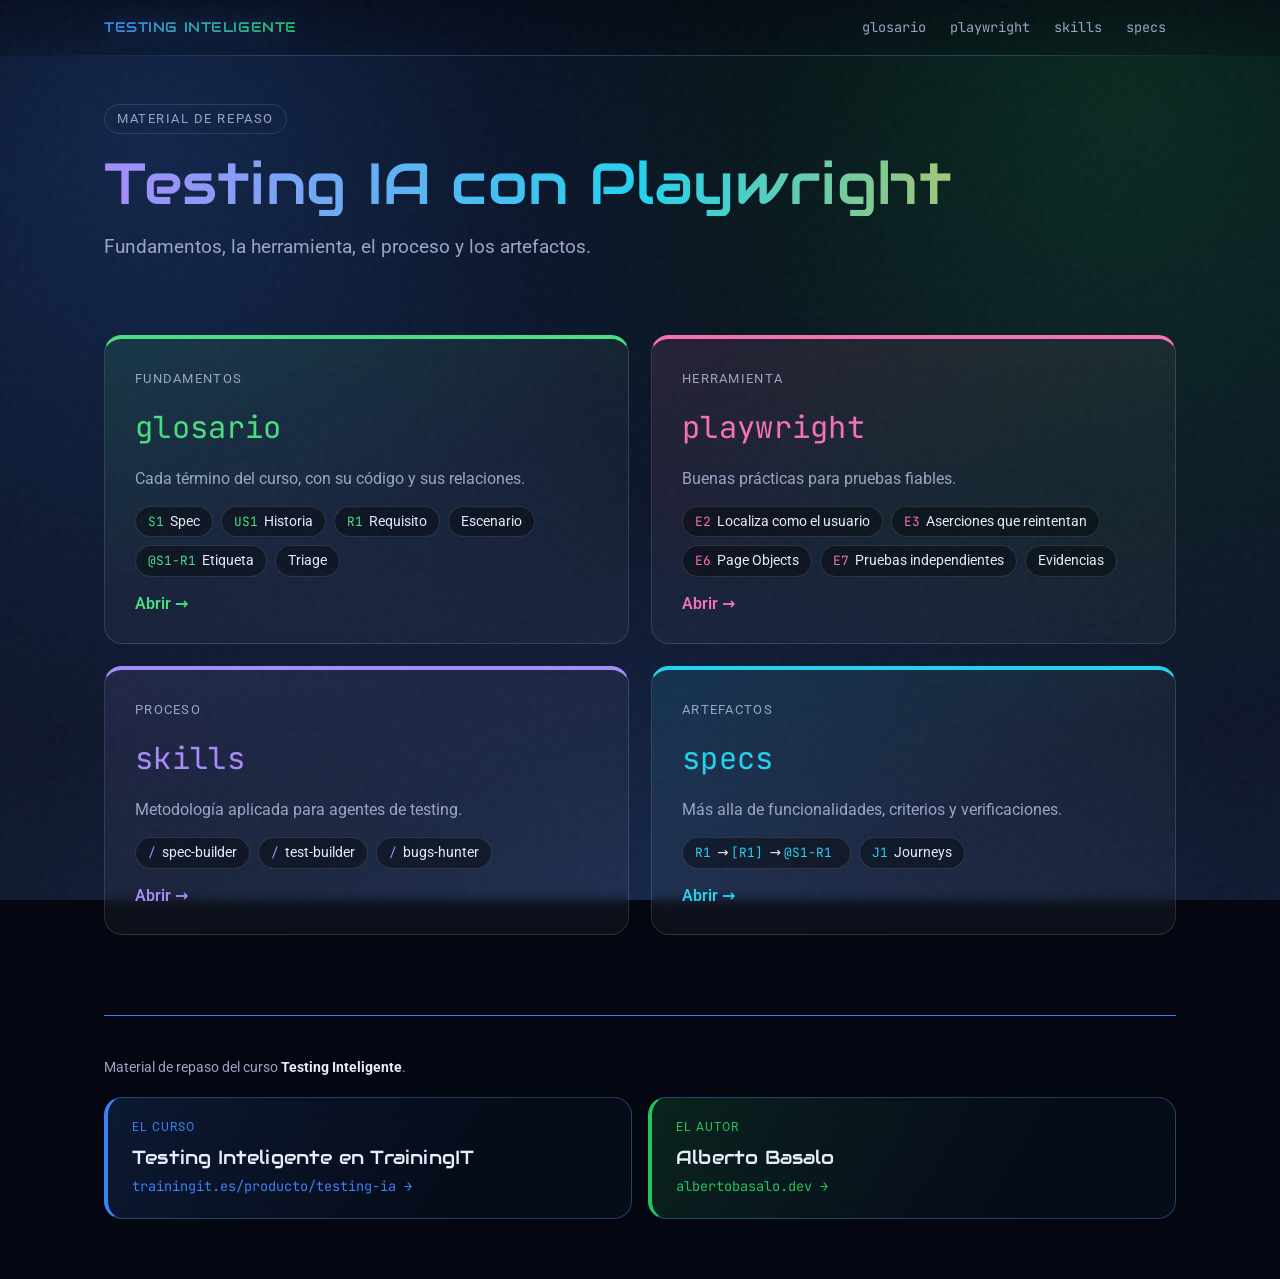
==== commit 66dda9f8: "feat: update content and structure across multiple HTML and JS files for clarity and consistency" ====
--- a/index.html
+++ b/index.html
@@ -3,7 +3,7 @@
 <head>
   <meta charset="utf-8">
   <meta name="viewport" content="width=device-width, initial-scale=1">
-  <title>Material de repaso · Testing Inteligente</title>
+  <title>Testing Inteligente</title>
   <meta name="description" content="Repaso del curso Testing Inteligente en cuatro ejes: glosario, Playwright, skills y specs.">
   <link rel="icon" type="image/png" href="assets/logo.png">
   <link rel="apple-touch-icon" href="assets/logo.png">
@@ -18,7 +18,7 @@
     <header class="hero">
       <span class="eyebrow">Material de repaso</span>
       <h1>Testing IA con Playwright</h1>
-      <p class="lead">Cuatro ejes: los conceptos, la herramienta, el proceso y los artefactos.</p>
+      <p class="lead">Fundamentos, la herramienta, el proceso y los artefactos.</p>
     </header>
 
     <section>
@@ -41,7 +41,7 @@
         <article class="card ref r-playwright">
           <span class="kind">Herramienta</span>
           <h2><a href="playwright.html">playwright</a></h2>
-          <p>Pruebas fiables: una prueba anotada, ejemplos buenos y malos, errores típicos de un agente y una lista de revisión.</p>
+          <p>Buenas prácticas para pruebas fiables.</p>
           <div class="chips">
             <a href="playwright.html#locators"><code>E2</code>Localiza como el usuario</a>
             <a href="playwright.html#web-first"><code>E3</code>Aserciones que reintentan</a>
@@ -55,7 +55,7 @@
         <article class="card ref r-skills">
           <span class="kind">Proceso</span>
           <h2><a href="skills.html">skills</a></h2>
-          <p>Tres pipelines y sus skills primitivas: qué hace cada una, dónde decides tú y qué archivos se pasan.</p>
+          <p>Metodología aplicada para agentes de testing.</p>
           <div class="chips">
             <a href="skills.html#spec-builder"><code>/</code>spec-builder</a>
             <a href="skills.html#test-builder"><code>/</code>test-builder</a>
@@ -67,7 +67,7 @@
         <article class="card ref r-specs">
           <span class="kind">Artefactos</span>
           <h2><a href="specs.html">specs</a></h2>
-          <p>De la spec a la prueba, y vuelta: historias, requisitos, escenarios y tests con el mismo código. También los journeys.</p>
+          <p>Más alla de funcionalidades, criterios y verificaciones.</p>
           <div class="chips">
             <a href="specs.html"><code>R1</code>→ <code>[R1]</code>→ <code>@S1-R1</code></a>
             <a href="specs.html#journeys"><code>J1</code>Journeys</a>
